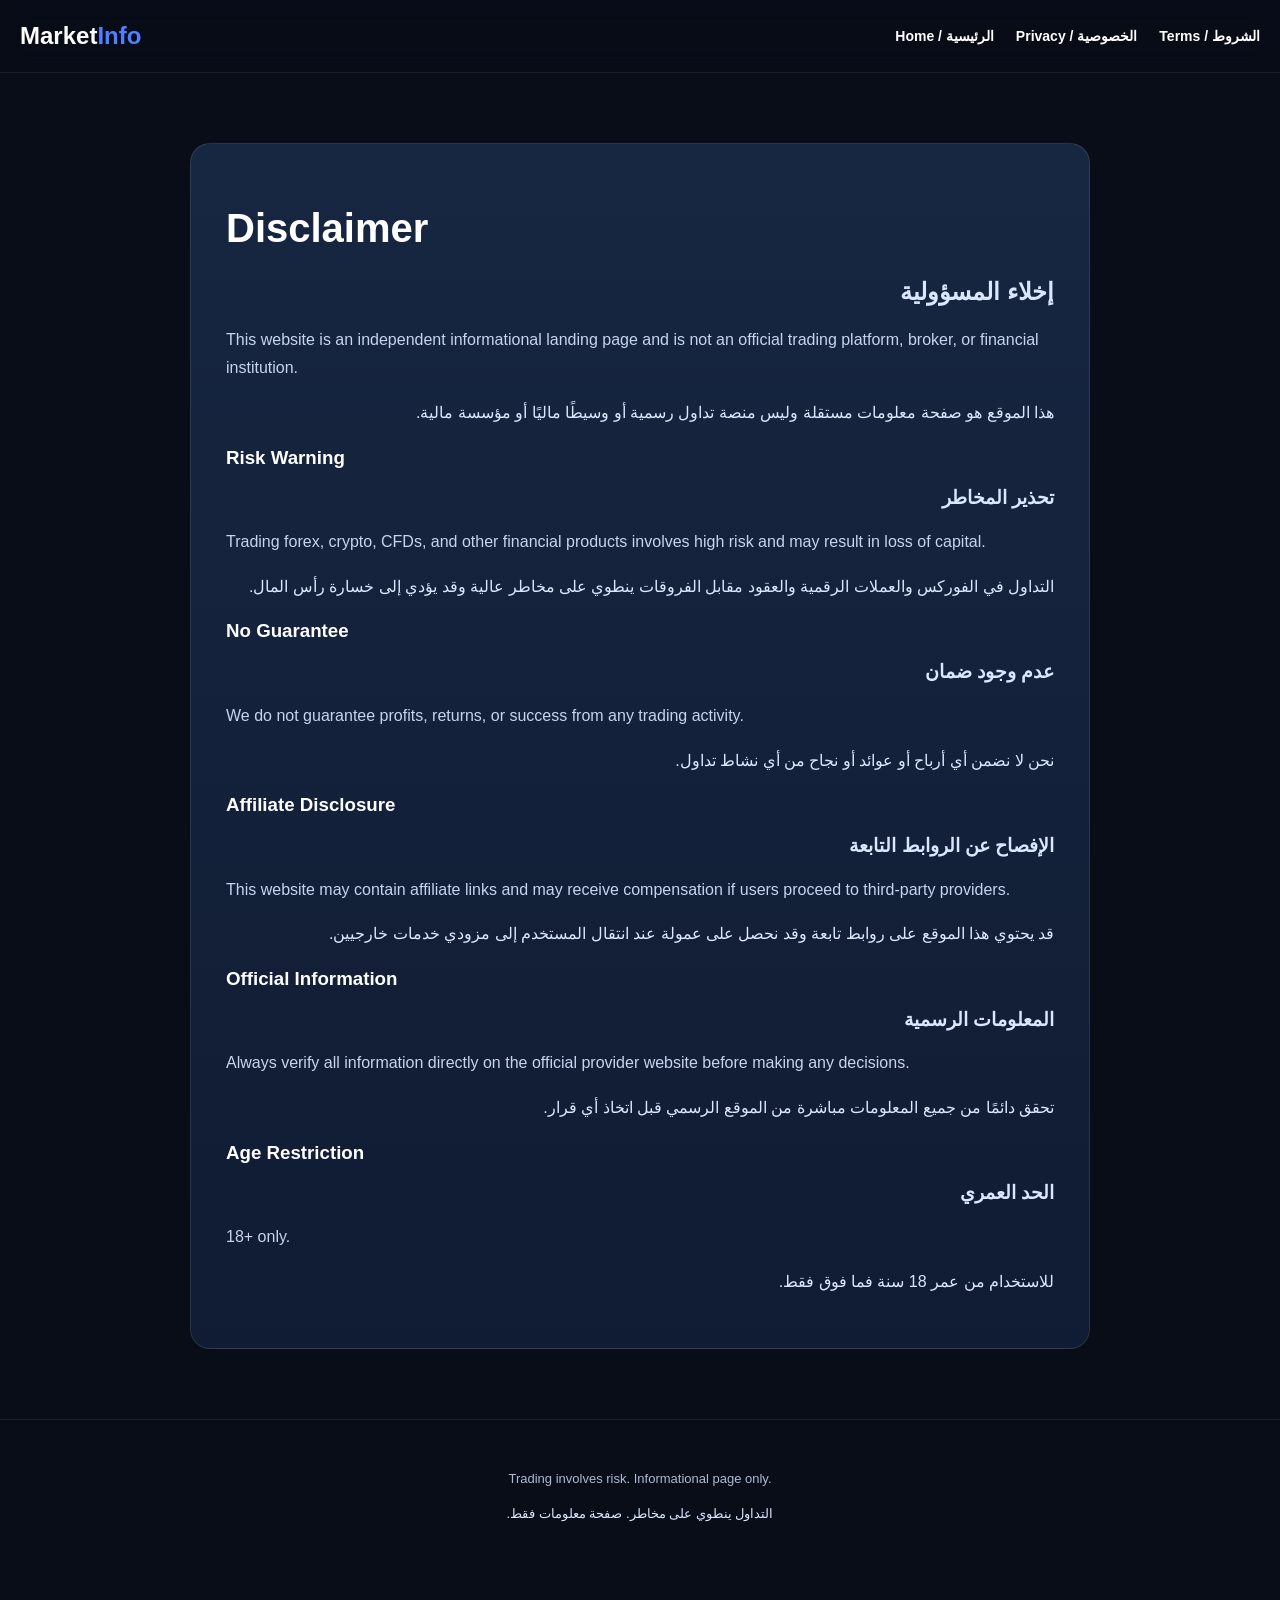
==== disclaimer.html @ 90fe4ae0 "Add files via upload" ====
<!DOCTYPE html>
<html lang="en">
<head>
<meta charset="UTF-8">
<meta name="viewport" content="width=device-width, initial-scale=1.0">
<title>Disclaimer | MarketInfo</title>
<link rel="stylesheet" href="style.css">
</head>

<body>

<header class="site-header">
  <div class="container nav">
    <a href="index.html" class="logo">Market<span>Info</span></a>
    <nav>
      <a href="index.html">Home / الرئيسية</a>
      <a href="privacy.html">Privacy / الخصوصية</a>
      <a href="terms.html">Terms / الشروط</a>
    </nav>
  </div>
</header>

<main class="legal-page">
  <div class="container">
    <div class="legal-box">

      <h1>Disclaimer</h1>
      <h2 class="arabic">إخلاء المسؤولية</h2>

      <p>
        This website is an independent informational landing page and is not an official trading platform, broker, or financial institution.
      </p>
      <p class="arabic">
        هذا الموقع هو صفحة معلومات مستقلة وليس منصة تداول رسمية أو وسيطًا ماليًا أو مؤسسة مالية.
      </p>

      <h3>Risk Warning</h3>
      <h3 class="arabic">تحذير المخاطر</h3>

      <p>
        Trading forex, crypto, CFDs, and other financial products involves high risk and may result in loss of capital.
      </p>
      <p class="arabic">
        التداول في الفوركس والعملات الرقمية والعقود مقابل الفروقات ينطوي على مخاطر عالية وقد يؤدي إلى خسارة رأس المال.
      </p>

      <h3>No Guarantee</h3>
      <h3 class="arabic">عدم وجود ضمان</h3>

      <p>
        We do not guarantee profits, returns, or success from any trading activity.
      </p>
      <p class="arabic">
        نحن لا نضمن أي أرباح أو عوائد أو نجاح من أي نشاط تداول.
      </p>

      <h3>Affiliate Disclosure</h3>
      <h3 class="arabic">الإفصاح عن الروابط التابعة</h3>

      <p>
        This website may contain affiliate links and may receive compensation if users proceed to third-party providers.
      </p>
      <p class="arabic">
        قد يحتوي هذا الموقع على روابط تابعة وقد نحصل على عمولة عند انتقال المستخدم إلى مزودي خدمات خارجيين.
      </p>

      <h3>Official Information</h3>
      <h3 class="arabic">المعلومات الرسمية</h3>

      <p>
        Always verify all information directly on the official provider website before making any decisions.
      </p>
      <p class="arabic">
        تحقق دائمًا من جميع المعلومات مباشرة من الموقع الرسمي قبل اتخاذ أي قرار.
      </p>

      <h3>Age Restriction</h3>
      <h3 class="arabic">الحد العمري</h3>

      <p>18+ only.</p>
      <p class="arabic">للاستخدام من عمر 18 سنة فما فوق فقط.</p>

    </div>
  </div>
</main>

<footer class="footer">
  <div class="container">
    <p>Trading involves risk. Informational page only.</p>
    <p class="arabic">التداول ينطوي على مخاطر. صفحة معلومات فقط.</p>
  </div>
</footer>

</body>
</html>
---- style.css ----
* {
  box-sizing: border-box;
}

body {
  margin: 0;
  font-family: Arial, Helvetica, sans-serif;
  background: #080d18;
  color: #fff;
}

a {
  color: inherit;
  text-decoration: none;
}

img {
  width: 100%;
  display: block;
}

.container {
  max-width: 1280px;
  margin: auto;
  padding: 0 20px;
}

.site-header {
  position: sticky;
  top: 0;
  z-index: 50;
  background: rgba(8, 13, 24, 0.92);
  border-bottom: 1px solid rgba(255,255,255,.08);
  backdrop-filter: blur(12px);
}

.nav {
  min-height: 72px;
  display: flex;
  align-items: center;
  justify-content: space-between;
  gap: 18px;
}

.logo {
  font-size: 24px;
  font-weight: 800;
}

.logo span {
  color: #4f80ff;
}

.nav nav {
  display: flex;
  gap: 22px;
  font-size: 14px;
  font-weight: 700;
}

.nav-btn {
  background: #3366ff;
  padding: 13px 20px;
  border-radius: 12px;
  font-weight: 800;
  font-size: 14px;
}

.hero {
  padding: 70px 0 12px;
  background:
    radial-gradient(circle at top right, rgba(51,102,255,.25), transparent 35%),
    linear-gradient(140deg, #07111f, #0d1630 55%, #07111f);
}

.hero-grid {
  display: grid;
  grid-template-columns: 1.1fr .9fr;
  gap: 48px;
  align-items: center;
}

.flags {
  display: inline-block;
  /* background: rgba(255,255,255,.08); */
  /* padding: 10px 14px; */
  border-radius: 999px;
  font-size: 14px;
  margin-bottom: 18px;
}

.hero h1 {
  font-size: 28px;
  line-height: 1.1;
  margin: 0 0 12px;
}

.hero h2 {
  margin: 0 0 18px;
  color: #dbe6ff;
  font-size: 26px;
}

.hero p {
  color: #c7d4ef;
  line-height: 1.7;
  font-size: 16px;
}

.arabic {
  direction: rtl;
  color: #dbe6ff !important;
}

.tags {
  display: flex;
  flex-wrap: wrap;
  gap: 12px;
  margin: 24px 0;
}

.tags span {
  background: rgba(255,255,255,.09);
  border: 1px solid rgba(255,255,255,.12);
  padding: 10px 14px;
  border-radius: 999px;
  font-size: 13px;
  font-weight: 800;
}

.hero-actions {
  display: flex;
  gap: 14px;
  flex-wrap: wrap;
}

.btn {
  border: none;
  cursor: pointer;
  display: inline-block;
  padding: 15px 26px;
  border-radius: 12px;
  font-weight: 900;
  font-size: 15px;
}

.green {
  background: #20d66b;
  color: #04120a;
}

.yellow {
  background: #e9f000;
  color: #111;
}

.full {
  width: 100%;
  text-align: center;
}

.risk-line {
  font-size: 13px !important;
  margin-top: 18px;
  color: #ffe88a !important;
}

.hero-image img,
.image-panel img {
  border-radius: 18px;
  height: 360px;
  object-fit: cover;
  border: 1px solid rgba(255,255,255,.18);
  box-shadow: 0 30px 80px rgba(0,0,0,.35);
}

.section {
  padding: 28px 0;
}

.section-head {
  text-align: center;
  margin-bottom: 35px;
}

.section-head h2,
.info-panel h2,
.form-wrap h2,
.cta h2 {
  font-size: 32px;
  margin: 0 0 8px;
}

.section-head p,
.muted {
  color: #b9c5dd;
}

.cards {
  display: grid;
  gap: 24px;
}

.three {
  grid-template-columns: repeat(3, 1fr);
}

.card,
.info-panel,
.form-box,
details {
  background: linear-gradient(180deg, #172641, #101c33);
  border: 1px solid rgba(255,255,255,.09);
  border-radius: 18px;
  padding: 24px;
  box-shadow: 0 18px 50px rgba(0,0,0,.22);
}

.card h3 {
  margin: 12px 0 10px;
  font-size: 20px;
}

.card p,
.info-panel li,
details p {
  color: #c2cee5;
  line-height: 1.65;
  font-size: 14px;
}

.icon {
  width: 50px;
  height: 50px;
  background: #20d66b;
  color: #06110b;
  display: grid;
  place-items: center;
  border-radius: 16px;
  font-size: 24px;
}

.split {
  display: grid;
  grid-template-columns: 1fr 1fr;
  gap: 34px;
  align-items: center;
}

.info-panel ul {
  padding-left: 18px;
  margin-bottom: 28px;
}

.info-panel li {
  margin-bottom: 14px;
}

.form-wrap {
  display: grid;
  grid-template-columns: .9fr 1.1fr;
  gap: 34px;
  align-items: start;
}

input,
select {
  width: 100%;
  padding: 15px;
  margin-bottom: 14px;
  border-radius: 12px;
  border: 1px solid rgba(255,255,255,.12);
  background: #0a1222;
  color: #fff;
  outline: none;
}

.small {
  font-size: 12px;
  color: #9faccc;
}

.faq-section {
  padding-top: 30px;
}

details {
  max-width: 860px;
  margin: 14px auto;
}

summary {
  cursor: pointer;
  font-weight: 900;
  list-style: none;
}

summary::after {
  content: "+";
  float: right;
  color: #e9f000;
}

details[open] summary::after {
  content: "×";
}

.cta {
  padding: 40px 0 70px;
}

.cta-box {
  background: linear-gradient(120deg, #183b87, #0c4b35);
  border-radius: 22px;
  padding: 35px;
  display: flex;
  justify-content: space-between;
  align-items: center;
  gap: 28px;
}

.cta-box p {
  color: #e3ecff;
}

.footer {
  border-top: 1px solid rgba(255,255,255,.08);
  padding: 35px 0;
  color: #aebbd5;
  text-align: center;
  font-size: 13px;
  line-height: 1.7;
}

.footer-links {
  display: flex;
  justify-content: center;
  flex-wrap: wrap;
  gap: 18px;
  margin-top: 20px;
  font-weight: 800;
  color: #fff;
}

.whatsapp {
  position: fixed;
  right: 18px;
  bottom: 18px;
  width: 54px;
  height: 54px;
  background: #20d66b;
  color: #06110b;
  display: grid;
  place-items: center;
  border-radius: 50%;
  font-size: 24px;
  z-index: 60;
  box-shadow: 0 12px 30px rgba(0,0,0,.3);
}

.popup {
  position: fixed;
  inset: 0;
  background: rgba(0,0,0,.72);
  display: none;
  align-items: center;
  justify-content: center;
  z-index: 100;
  padding: 20px;
}

.popup.show {
  display: flex;
}

.popup-card {
  background: #121d34;
  border-radius: 22px;
  max-width: 440px;
  padding: 30px;
  text-align: center;
  position: relative;
  border: 1px solid rgba(255,255,255,.14);
}

.close {
  position: absolute;
  right: 16px;
  top: 12px;
  background: none;
  border: none;
  color: #fff;
  font-size: 28px;
  cursor: pointer;
}

.legal-page {
  padding: 70px 0;
}

.legal-box {
  max-width: 900px;
  margin: auto;
  background: linear-gradient(180deg, #172641, #101c33);
  padding: 35px;
  border-radius: 20px;
  border: 1px solid rgba(255,255,255,.1);
}

.legal-box h1 {
  font-size: 40px;
}

.legal-box p,
.legal-box li {
  color: #c7d4ef;
  line-height: 1.8;
}

@media (max-width: 900px) {
  .nav {
    flex-wrap: wrap;
    padding: 14px 20px;
  }

  .nav nav {
    order: 3;
    width: 100%;
    overflow-x: auto;
    padding-bottom: 6px;
  }

  .hero-grid,
  .split,
  .form-wrap {
    grid-template-columns: 1fr;
  }

  .three {
    grid-template-columns: 1fr;
  }

  .hero {
    padding-top: 45px;
    text-align: center;
  }

  .hero h1 {
    font-size: 36px;
  }

  .hero h2 {
    font-size: 22px;
  }

  .hero-actions,
  .tags {
    justify-content: center;
  }

  .hero-image img,
  .image-panel img {
    height: 260px;
  }

  .section-head h2,
  .info-panel h2,
  .form-wrap h2,
  .cta h2 {
    font-size: 30px;
  }

  .cta-box {
    flex-direction: column;
    text-align: center;
  }
}

@media (max-width: 520px) {
  .hero h1 {
    font-size: 23px;
  }

  .btn,
  .nav-btn {
    width: 100%;
    text-align: center;
  }

  .hero-actions {
    width: 100%;
  }

  .card,
  .info-panel,
  .form-box,
  .legal-box {
    padding: 20px;
  }
}



.flags {
  display: flex;
  flex-wrap: wrap;
  gap: 12px;
  margin-bottom: 20px;
  justify-content: space-around;
}

.flags span {
  display: flex;
  flex-direction: row;
  align-items: center;
  background: rgba(255,255,255,.08);
      padding: 10px 7px;
  border-radius: 10px;
      font-size: 10px;
  text-align: center;
      gap: 4px;
}

.flags img {
     width: 18px;
    height: 16px;
  object-fit: cover;
  margin-bottom: 6px;
  border-radius: 3px;
}

.flags small {
  font-size: 11px;
  color: #dbe6ff;
}

.trust-strip {
  padding: 36px 0 22px;
  background: #080d18;
}

.trust-grid {
  display: grid;
  grid-template-columns: repeat(4, 1fr);
  gap: 42px;
}

.trust-item {
  background: linear-gradient(180deg, #172641, #101c33);
  border-radius: 12px;
  padding: 24px 28px;
  min-height: 96px;
  display: flex;
  flex-direction: column;
  justify-content: center;
}

.trust-title {
  font-size: 16px;
  line-height: 1.2;
  font-weight: 800;
  color: #ffffff;
}

.trust-ar {
  margin-top: 6px;
  font-size: 16px;
  font-weight: 800;
  color: #ffffff;
  direction: rtl;
  text-align: left;
}

@media (max-width: 900px) {
  .trust-grid {
    grid-template-columns: repeat(2, 1fr);
    gap: 18px;
  }
}

@media (max-width: 520px) {
  .trust-grid {
    grid-template-columns: 1fr;
  }

  .trust-item {
    padding: 20px;
  }

  .trust-title {
    font-size: 19px;
  }
}


.sticky-cta {
  position: fixed;
  left: 0;
  right: 0;
  bottom: 0;
  z-index: 999;
  background: #080d18;
  border-top: 1px solid rgba(255,255,255,.1);
  padding: 10px 16px;
}

.sticky-wrap {
  max-width: 1120px;
  margin: auto;
  display: flex;
  align-items: center;
  justify-content: space-between;
  gap: 18px;
}

.sticky-text {
  display: grid;
  gap: 3px;
}

.sticky-text strong {
  color: #e9f000;
  font-size: 20px;
  line-height: 1.1;
}

.sticky-text span {
  color: #dbe6ff;
  font-size: 13px;
}

.sticky-text .ar {
  direction: rtl;
  text-align: left;
}

.sticky-btn {
  background: #20c866;
  color: #031208;
  padding: 13px 24px;
  border-radius: 10px;
  font-size: 15px;
  font-weight: 900;
  white-space: nowrap;
}

body {
  padding-bottom: 92px;
}

@media (max-width: 640px) {
  .sticky-wrap {
    gap: 10px;
  }

  .sticky-text strong {
    font-size: 16px;
  }

  .sticky-text span {
    font-size: 11px;
  }

  .sticky-btn {
    padding: 12px 14px;
    font-size: 13px;
  }

  body {
    padding-bottom: 96px;
  }
}

@media (max-width: 480px) {
            .tags span {
    font-size: 11px;
    font-weight: 600;
}
.hero p {
    font-size: 14px;
}
.btn {
    border: none;
    cursor: pointer;
    display: inline-block;
    padding: 15px 10px;
    border-radius: 12px;
    font-weight: 900;
    font-size: 13px;
}
.hero-actions {
    display: flex;
    gap: 4px;
    flex-wrap: nowrap;
    flex-direction: row;
}
.hero-grid {
    gap: 12px;

}
.risk-line {
    font-size: 10px !important;
}
.flags span {
    display: flex;
    flex-direction: column;
    align-items: center;
    background: rgba(255, 255, 255, .08);
    padding: 9px 15px;
    border-radius: 10px;
    font-size: 15px;
    text-align: center;
    gap: 4px;
}
.flags {
    gap: 8px;
}
    .trust-grid {
        grid-template-columns: repeat(2, 1fr);
        gap: 18px;
    }
    .trust-title {
        font-size: 14px;
        font-weight: 500;
    }
  .form-wrap h2, .cta h2 {
        font-size: 28px;
    }
    .section-head h2{
        font-size: 24px;
    }
    .info-panel h2{
font-size: 20px;
    }
    .section {
    padding: 6px 0;
}
.split {
    gap: 10px;
}
.cards {
    display: grid;
    gap: 10px;
}
summary {
    font-size: 12px;
}
.details p {
    font-size: 13px;
}
.section-head {
    margin-bottom: 0px;
}
.cta-box p {
    font-size: 12px;
}
.cta-box {
    gap: 10px;
}
.arabic {
    margin: 1px;
}
.cta {
    padding: 0px 0 0px;
}
.footer {
    padding: 10px 0;
}
.disclosure-b{
    font-size: 10px;
}
.footer-links {
    gap: 3px;
}
        }

        .menu-toggle {
  display: none;
  width: 42px;
  height: 42px;
  border: 1px solid rgba(255,255,255,.18);
  background: rgba(255,255,255,.08);
  border-radius: 10px;
  cursor: pointer;
  padding: 9px;
}

.menu-toggle span {
  display: block;
  height: 2px;
  width: 100%;
  background: #fff;
  margin: 5px 0;
  border-radius: 10px;
}

@media (max-width: 900px) {
  .nav {
    position: relative;
    flex-wrap: wrap;
  }

  .menu-toggle {
    display: block;
    margin-left: auto;
  }

  .main-nav {
    display: none !important;
    width: 100%;
    order: 4;
    background: #0f172a;
    border: 1px solid rgba(255,255,255,.12);
    border-radius: 14px;
    padding: 12px;
    margin-top: 12px;
  }

  .main-nav.show {
    display: grid !important;
    gap: 10px;
  }

  .main-nav a {
    display: block;
    padding: 12px 14px;
    border-radius: 10px;
    background: rgba(255,255,255,.06);
    font-size: 14px;
  }

  .nav-btn {
    order: 3;
    width: 100%;
    text-align: center;
    margin-top: 10px;
  }
}
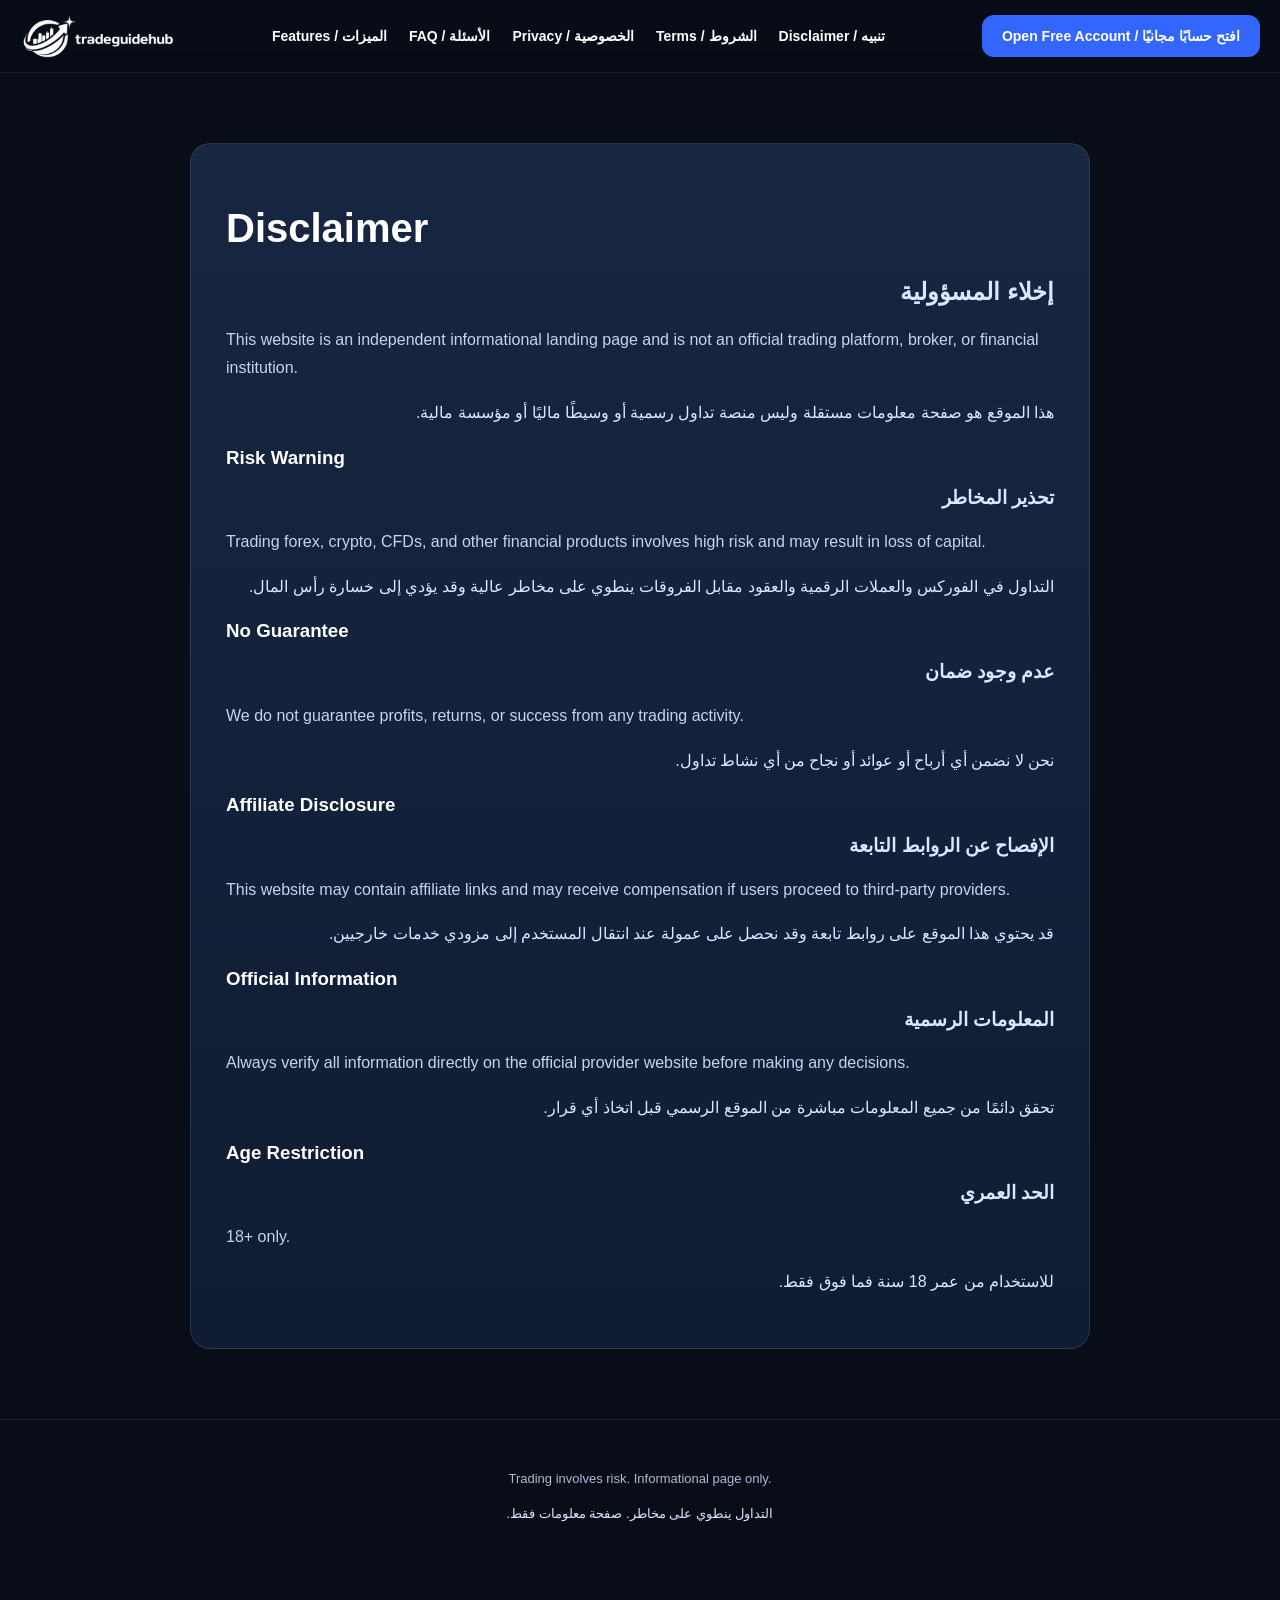
==== commit c0c5f2a2: "Update disclaimer.html" ====
--- a/disclaimer.html
+++ b/disclaimer.html
@@ -11,12 +11,23 @@
 
 <header class="site-header">
   <div class="container nav">
-    <a href="index.html" class="logo">Market<span>Info</span></a>
-    <nav>
-      <a href="index.html">Home / الرئيسية</a>
+    <a href="index.html" class="logo"><img src="logo.png" alt="" style="width: 155px;"></a>
+
+    <button class="menu-toggle" id="menuToggle" aria-label="Open Menu">
+      <span></span>
+      <span></span>
+      <span></span>
+    </button>
+
+    <nav class="main-nav" id="mainNav">
+      <a href="#features">Features / الميزات</a>
+      <a href="#faq">FAQ / الأسئلة</a>
       <a href="privacy.html">Privacy / الخصوصية</a>
       <a href="terms.html">Terms / الشروط</a>
+      <a href="disclaimer.html">Disclaimer / تنبيه</a>
     </nav>
+
+    <a href="https://inpmz.ttrk.io/click" class="nav-btn">Open Free Account / افتح حسابًا مجانيًا</a>
   </div>
 </header>
 
@@ -92,4 +103,4 @@
 </footer>
 
 </body>
-</html>+</html>
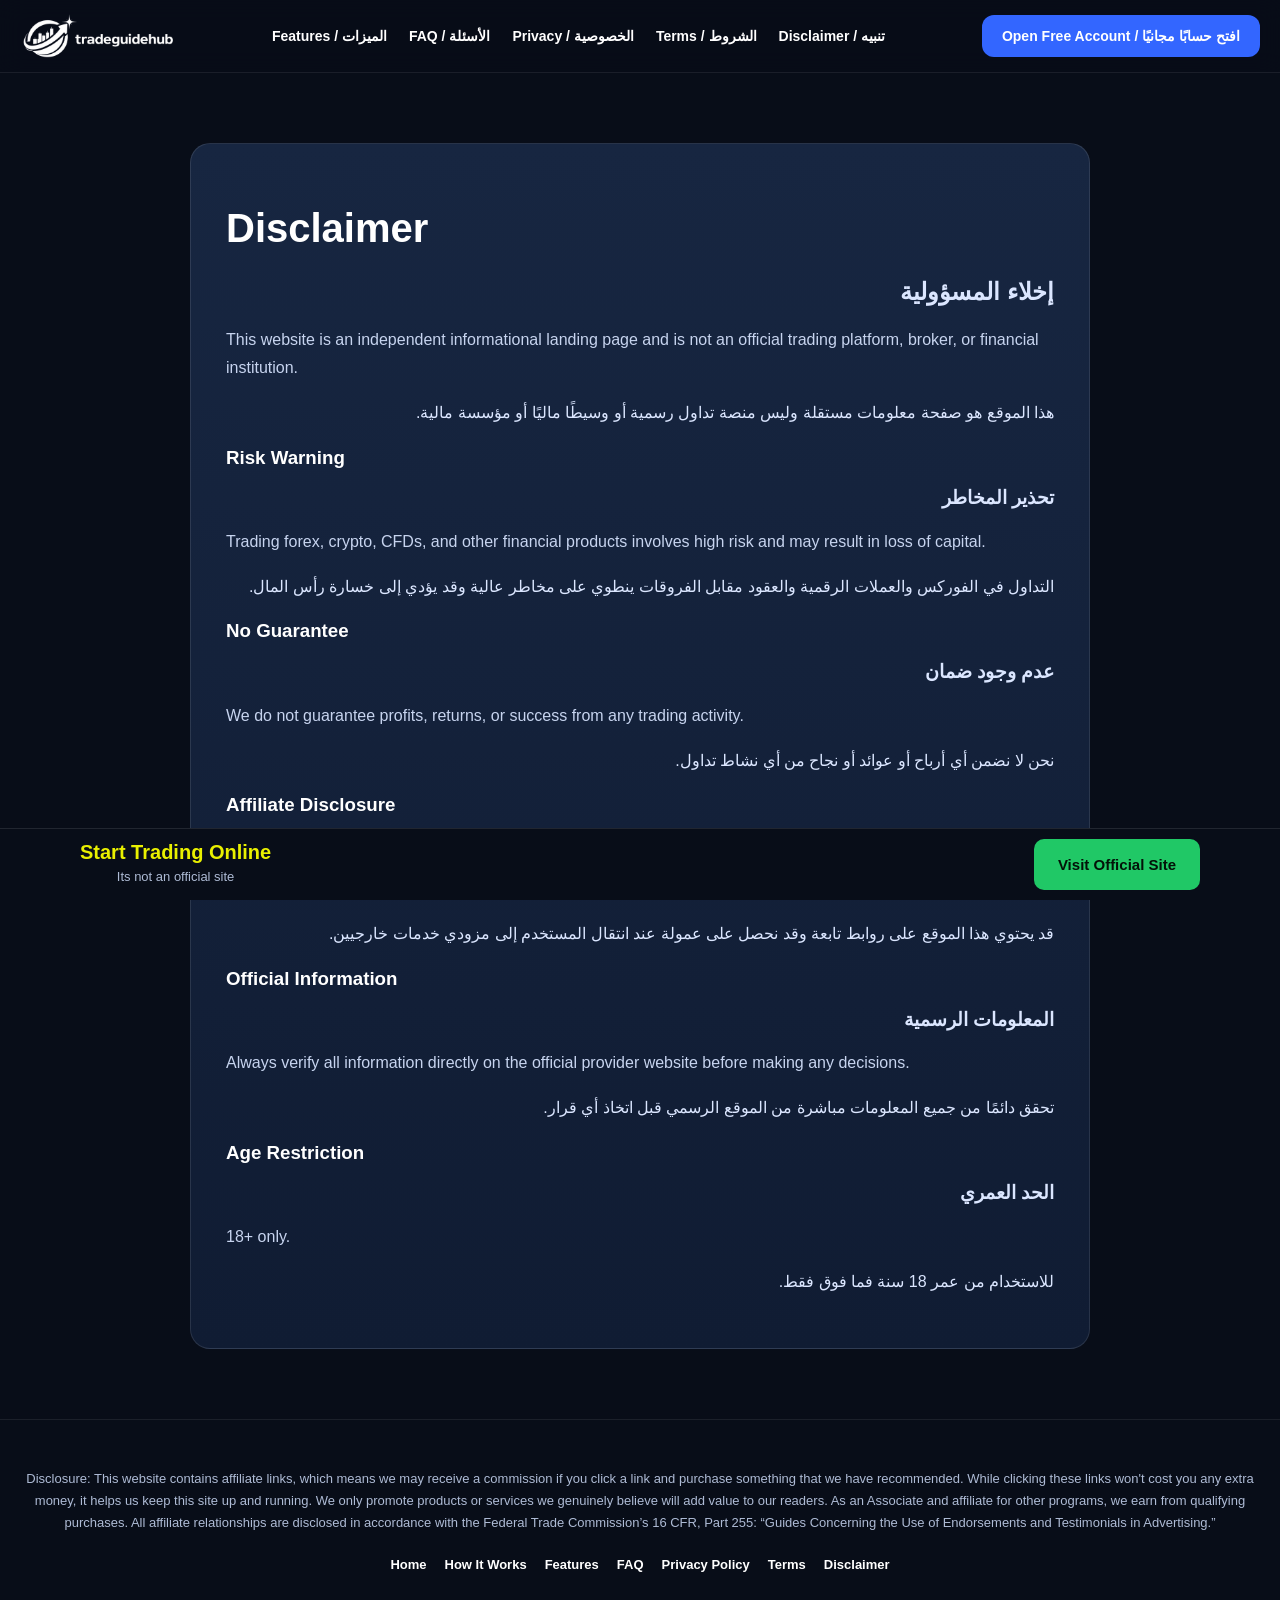
==== commit 5947e1fa: "Update disclaimer.html" ====
--- a/disclaimer.html
+++ b/disclaimer.html
@@ -3,7 +3,7 @@
 <head>
 <meta charset="UTF-8">
 <meta name="viewport" content="width=device-width, initial-scale=1.0">
-<title>Disclaimer | MarketInfo</title>
+<title>Disclaimer | Tradeguidehub</title>
 <link rel="stylesheet" href="style.css">
 </head>
 
@@ -97,9 +97,49 @@
 
 <footer class="footer">
   <div class="container">
-    <p>Trading involves risk. Informational page only.</p>
-    <p class="arabic">التداول ينطوي على مخاطر. صفحة معلومات فقط.</p>
+    <p class="disclosure-b">
+      Disclosure: This website contains affiliate links, which means we may receive a commission if you click a link and purchase something that we have recommended. While clicking these links won't cost you any extra money, it helps us keep this site up and running. We only promote products or services we genuinely believe will add value to our readers.
+ 
+As an Associate and affiliate for other programs, we earn from qualifying purchases. All affiliate relationships are disclosed in accordance with the Federal Trade Commission’s 16 CFR, Part 255: “Guides Concerning the Use of Endorsements and Testimonials in Advertising.”
+ 
+    </p>
+
+    <div class="footer-links">
+      <a href="index.html">Home</a>
+      <a href="https://inpmz.ttrk.io/click">How It Works</a>
+      <a href="#features">Features</a>
+      <a href="#faq">FAQ</a>
+      <a href="privacy.html">Privacy Policy</a>
+      <a href="terms.html">Terms</a>
+      <a href="disclaimer.html">Disclaimer</a>
+    </div>
   </div>
+
+  <div class="sticky-cta">
+  <div class="sticky-wrap">
+    <div class="sticky-text">
+      <strong>Start Trading Online</strong>
+      Its not an official site
+    </div>
+
+    <a href="https://inpmz.ttrk.io/click" class="sticky-btn">Visit Official Site</a>
+  </div>
+</div>
+
+<script>
+  const menuToggle = document.getElementById("menuToggle");
+  const mainNav = document.getElementById("mainNav");
+
+  menuToggle.addEventListener("click", function () {
+    mainNav.classList.toggle("show");
+  });
+
+  mainNav.querySelectorAll("a").forEach(function (link) {
+    link.addEventListener("click", function () {
+      mainNav.classList.remove("show");
+    });
+  });
+</script>
 </footer>
 
 </body>
